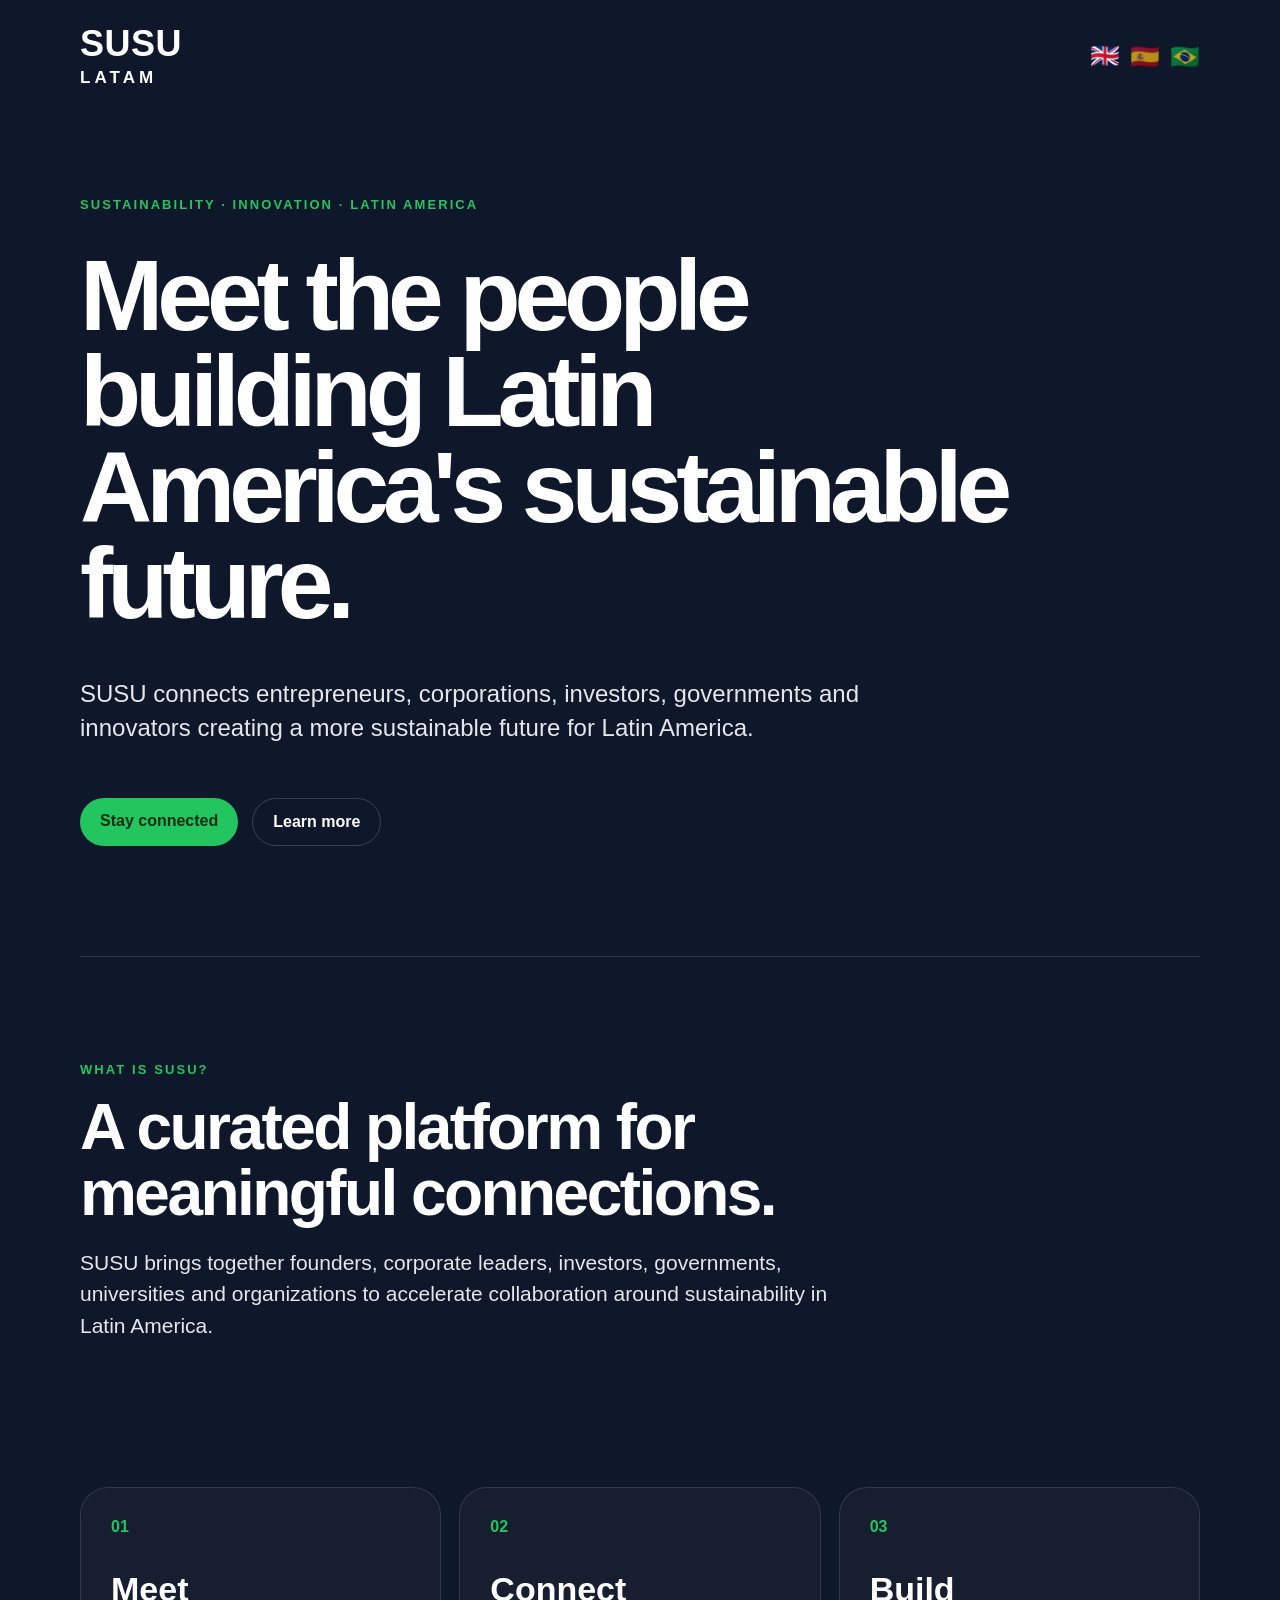
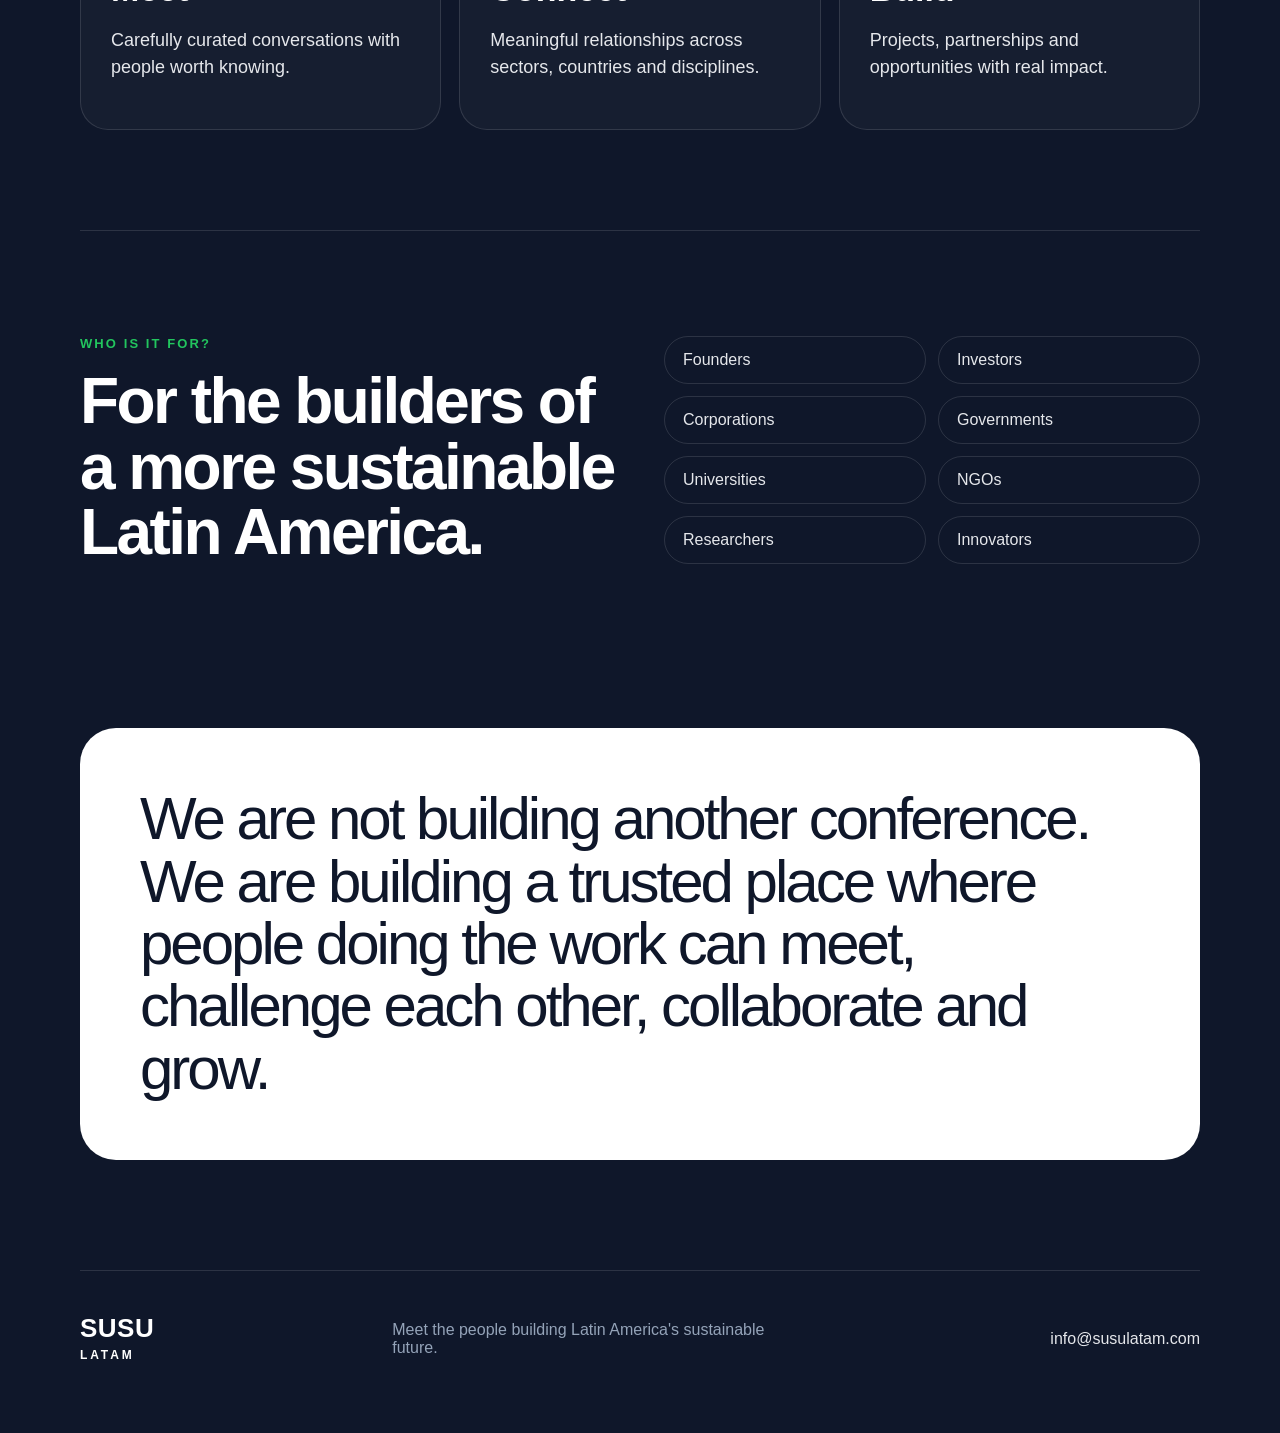
==== en/index.html @ 0df5b6ac "Add files via upload" ====
<!doctype html>
<html lang="en">
<head>
  <meta charset="utf-8"><meta name="viewport" content="width=device-width, initial-scale=1">
  <title>SUSU LATAM</title>
  <meta name="description" content="SUSU connects entrepreneurs, corporations, investors, governments and innovators creating a more sustainable future for Latin America.">
  <meta property="og:title" content="SUSU LATAM">
  <meta property="og:description" content="SUSU connects entrepreneurs, corporations, investors, governments and innovators creating a more sustainable future for Latin America.">
  <meta property="og:type" content="website">
  <meta property="og:image" content="../assets/og-image.svg">
  <link rel="icon" href="../assets/favicon.svg" type="image/svg+xml">
  <link rel="stylesheet" href="../style.css">
</head>
<body>
<header class="nav">
  <a class="logo" href="../"><span>SUSU</span><small>LATAM</small></a>
  <nav class="lang"><a class="active" href="../en/" aria-label="en">🇬🇧</a><a class="" href="../es/" aria-label="es">🇪🇸</a><a class="" href="../pt/" aria-label="pt">🇧🇷</a></nav>
</header>
<main>
<section class="hero">
  <p class="eyebrow">Sustainability · Innovation · Latin America</p>
  <h1>Meet the people building Latin America's sustainable future.</h1>
  <p class="subtitle">SUSU connects entrepreneurs, corporations, investors, governments and innovators creating a more sustainable future for Latin America.</p>
  <div class="cta-row"><a class="button" href="mailto:info@susulatam.com">Stay connected</a><a class="button secondary" href="#about">Learn more</a></div>
</section>
<section id="about" class="section">
  <div class="section-label">What is SUSU?</div>
  <h2>A curated platform for meaningful connections.</h2>
  <p>SUSU brings together founders, corporate leaders, investors, governments, universities and organizations to accelerate collaboration around sustainability in Latin America.</p>
</section>
<section class="cards"><article><span>01</span><h3>Meet</h3><p>Carefully curated conversations with people worth knowing.</p></article><article><span>02</span><h3>Connect</h3><p>Meaningful relationships across sectors, countries and disciplines.</p></article><article><span>03</span><h3>Build</h3><p>Projects, partnerships and opportunities with real impact.</p></article></section>
<section class="section split">
  <div><div class="section-label">Who is it for?</div><h2>For the builders of a more sustainable Latin America.</h2></div>
  <ul class="audience"><li>Founders</li><li>Investors</li><li>Corporations</li><li>Governments</li><li>Universities</li><li>NGOs</li><li>Researchers</li><li>Innovators</li></ul>
</section>
<section class="manifesto"><p>We are not building another conference. We are building a trusted place where people doing the work can meet, challenge each other, collaborate and grow.</p></section>
</main>
<footer>
  <div class="logo footer"><span>SUSU</span><small>LATAM</small></div>
  <p>Meet the people building Latin America's sustainable future.</p>
  <a href="mailto:info@susulatam.com">info@susulatam.com</a>
</footer>
</body>
</html>
---- style.css ----
:root{
  --navy:#0F172A; --white:#FFFFFF; --green:#22C55E; --gray:#E5E7EB; --muted:#94A3B8;
}
*{box-sizing:border-box}
html{scroll-behavior:smooth}
body{margin:0;font-family:Inter,Arial,sans-serif;background:var(--navy);color:var(--white)}
a{text-decoration:none;color:inherit}
.nav{width:min(1120px,92%);margin:0 auto;padding:28px 0;display:flex;align-items:center;justify-content:space-between;gap:20px}
.logo{line-height:.9;font-weight:900;letter-spacing:.03em;color:#fff}
.logo span{display:block;font-size:36px}
.logo small{display:block;font-size:17px;margin-top:10px;letter-spacing:.24em}
.logo.footer span{font-size:26px}.logo.footer small{font-size:12px}
.lang{display:flex;gap:10px;align-items:center}
.lang a{font-size:24px;opacity:.72;filter:saturate(.9)}
.lang a:hover,.lang a.active{opacity:1;transform:translateY(-1px)}
main{width:min(1120px,92%);margin:0 auto}
.hero{min-height:76vh;display:flex;flex-direction:column;justify-content:center;padding:70px 0 110px}
.eyebrow,.section-label{color:var(--green);text-transform:uppercase;letter-spacing:.16em;font-size:13px;font-weight:800}
h1{font-family:Montserrat,Inter,Arial,sans-serif;font-size:clamp(44px,8vw,100px);line-height:.96;letter-spacing:-.06em;max-width:990px;margin:22px 0}
.subtitle{max-width:800px;color:var(--gray);font-size:clamp(18px,2vw,24px);line-height:1.45}
.cta-row{display:flex;gap:14px;margin-top:28px;flex-wrap:wrap}
.button{background:var(--green);color:#052e16;padding:14px 20px;border-radius:999px;font-weight:900}
.button.secondary{background:transparent;color:var(--white);border:1px solid rgba(255,255,255,.18)}
.section{padding:105px 0;border-top:1px solid rgba(255,255,255,.12)}
.section h2{font-family:Montserrat,Inter,Arial,sans-serif;font-size:clamp(34px,5vw,64px);line-height:1.02;letter-spacing:-.04em;max-width:850px;margin:18px 0}
.section p{color:var(--gray);max-width:760px;font-size:21px;line-height:1.5}
.cards{display:grid;grid-template-columns:repeat(3,1fr);gap:18px;padding:20px 0 100px}
.cards article{border:1px solid rgba(255,255,255,.12);border-radius:28px;padding:30px;background:rgba(255,255,255,.03)}
.cards span{color:var(--green);font-weight:900}
.cards h3{font-family:Montserrat,Inter,Arial,sans-serif;font-size:34px;margin:34px 0 10px}
.cards p{color:var(--gray);font-size:18px;line-height:1.5}
.split{display:grid;grid-template-columns:1fr 1fr;gap:48px;align-items:start}
.audience{display:grid;grid-template-columns:1fr 1fr;gap:12px;list-style:none;padding:0;margin:0}
.audience li{border:1px solid rgba(255,255,255,.12);border-radius:999px;padding:14px 18px;color:var(--gray)}
.manifesto{margin:40px 0 110px;padding:60px;border-radius:36px;background:var(--white);color:var(--navy)}
.manifesto p{font-family:Montserrat,Inter,Arial,sans-serif;font-size:clamp(30px,5vw,60px);line-height:1.04;letter-spacing:-.05em;margin:0}
footer{width:min(1120px,92%);margin:0 auto;border-top:1px solid rgba(255,255,255,.12);padding:34px 0 60px;display:flex;align-items:center;justify-content:space-between;gap:20px;color:var(--muted)}
footer p{max-width:420px}footer a{color:var(--gray)}footer a:hover{color:var(--green)}
.language-home{min-height:100vh;display:flex;align-items:center;justify-content:center;padding:40px}
.language-box{width:min(920px,92%)}
.language-box h1{font-size:clamp(50px,10vw,124px);margin:38px 0 20px}
.language-box p{color:var(--gray);font-size:22px;max-width:650px}
.language-options{display:flex;gap:14px;flex-wrap:wrap;margin-top:34px}
.language-options a{border:1px solid rgba(255,255,255,.16);border-radius:999px;padding:15px 20px;font-weight:800}
.language-options a:hover{border-color:var(--green);color:var(--green)}
@media(max-width:800px){
  .cards,.split{grid-template-columns:1fr}
  .hero{min-height:auto;padding:70px 0 90px}
  .manifesto{padding:34px}
  footer{flex-direction:column;align-items:flex-start}
  .nav{align-items:flex-start}
  .audience{grid-template-columns:1fr}
}
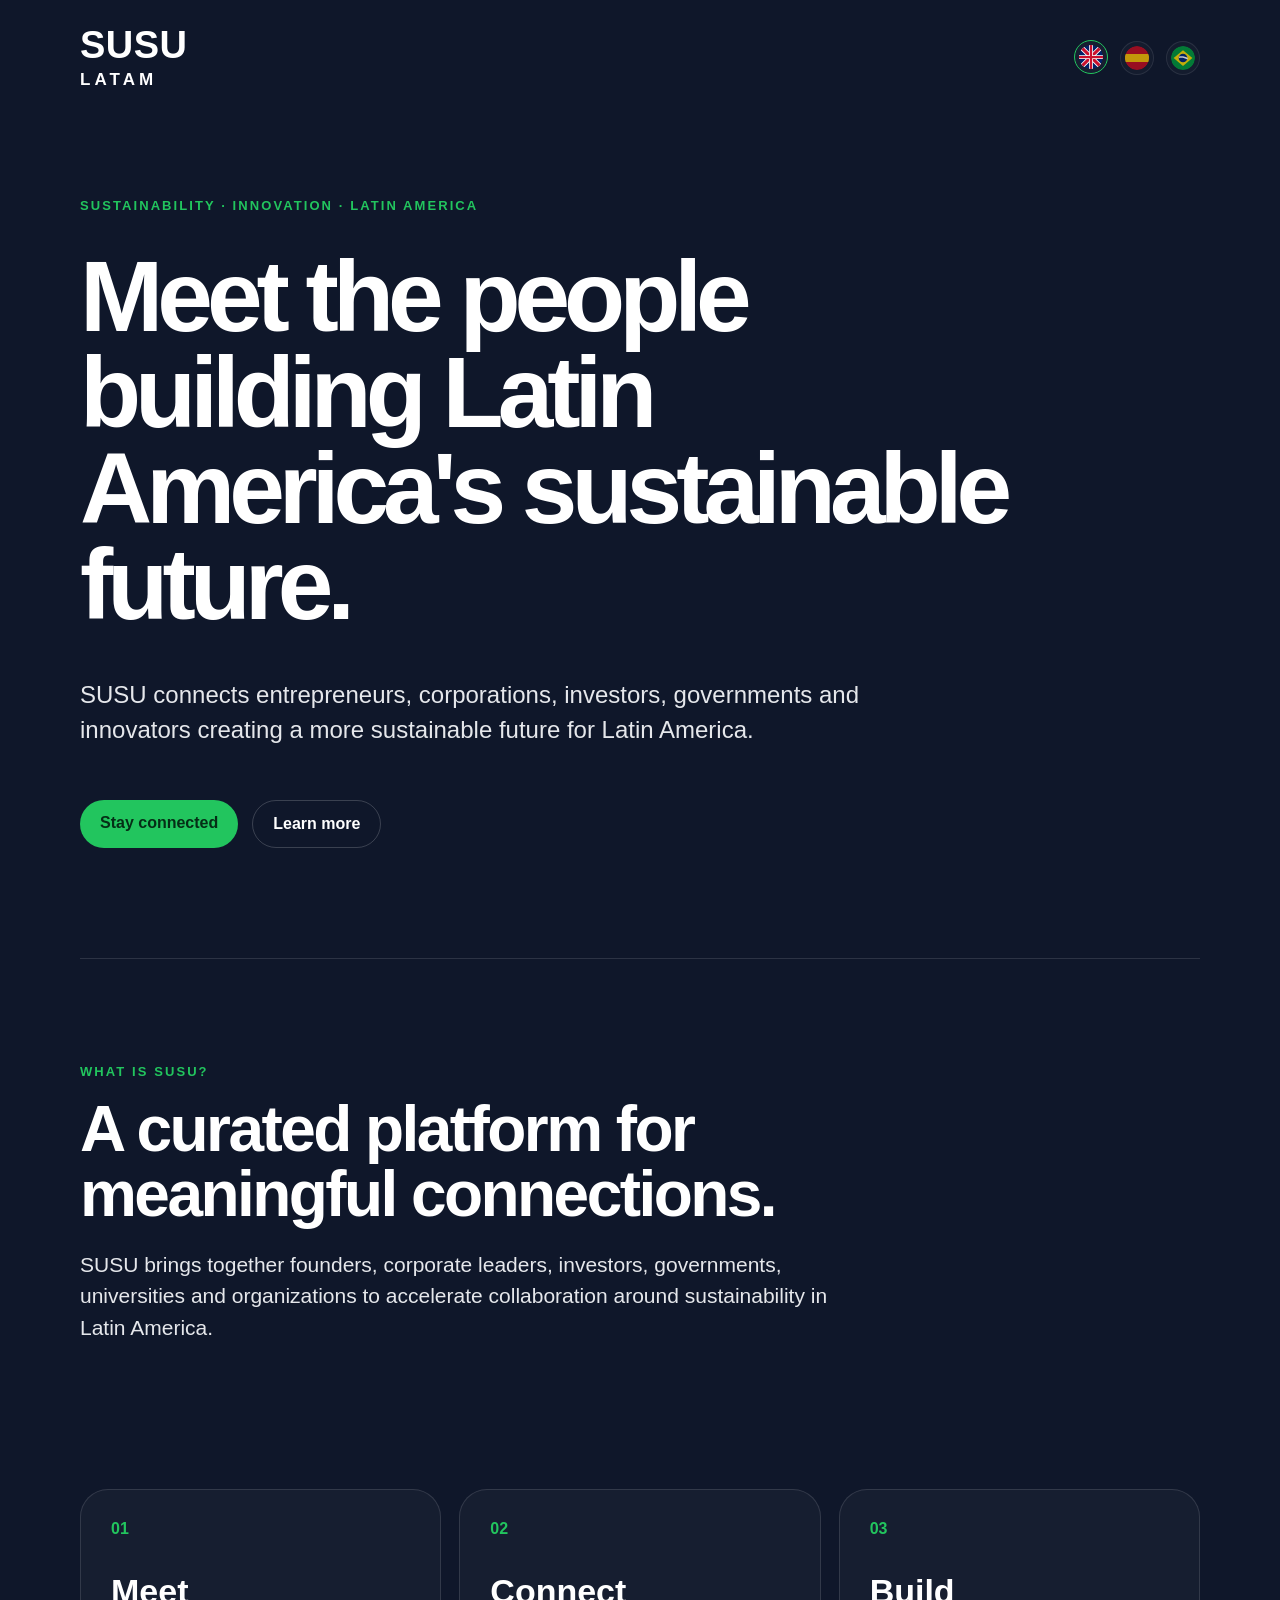
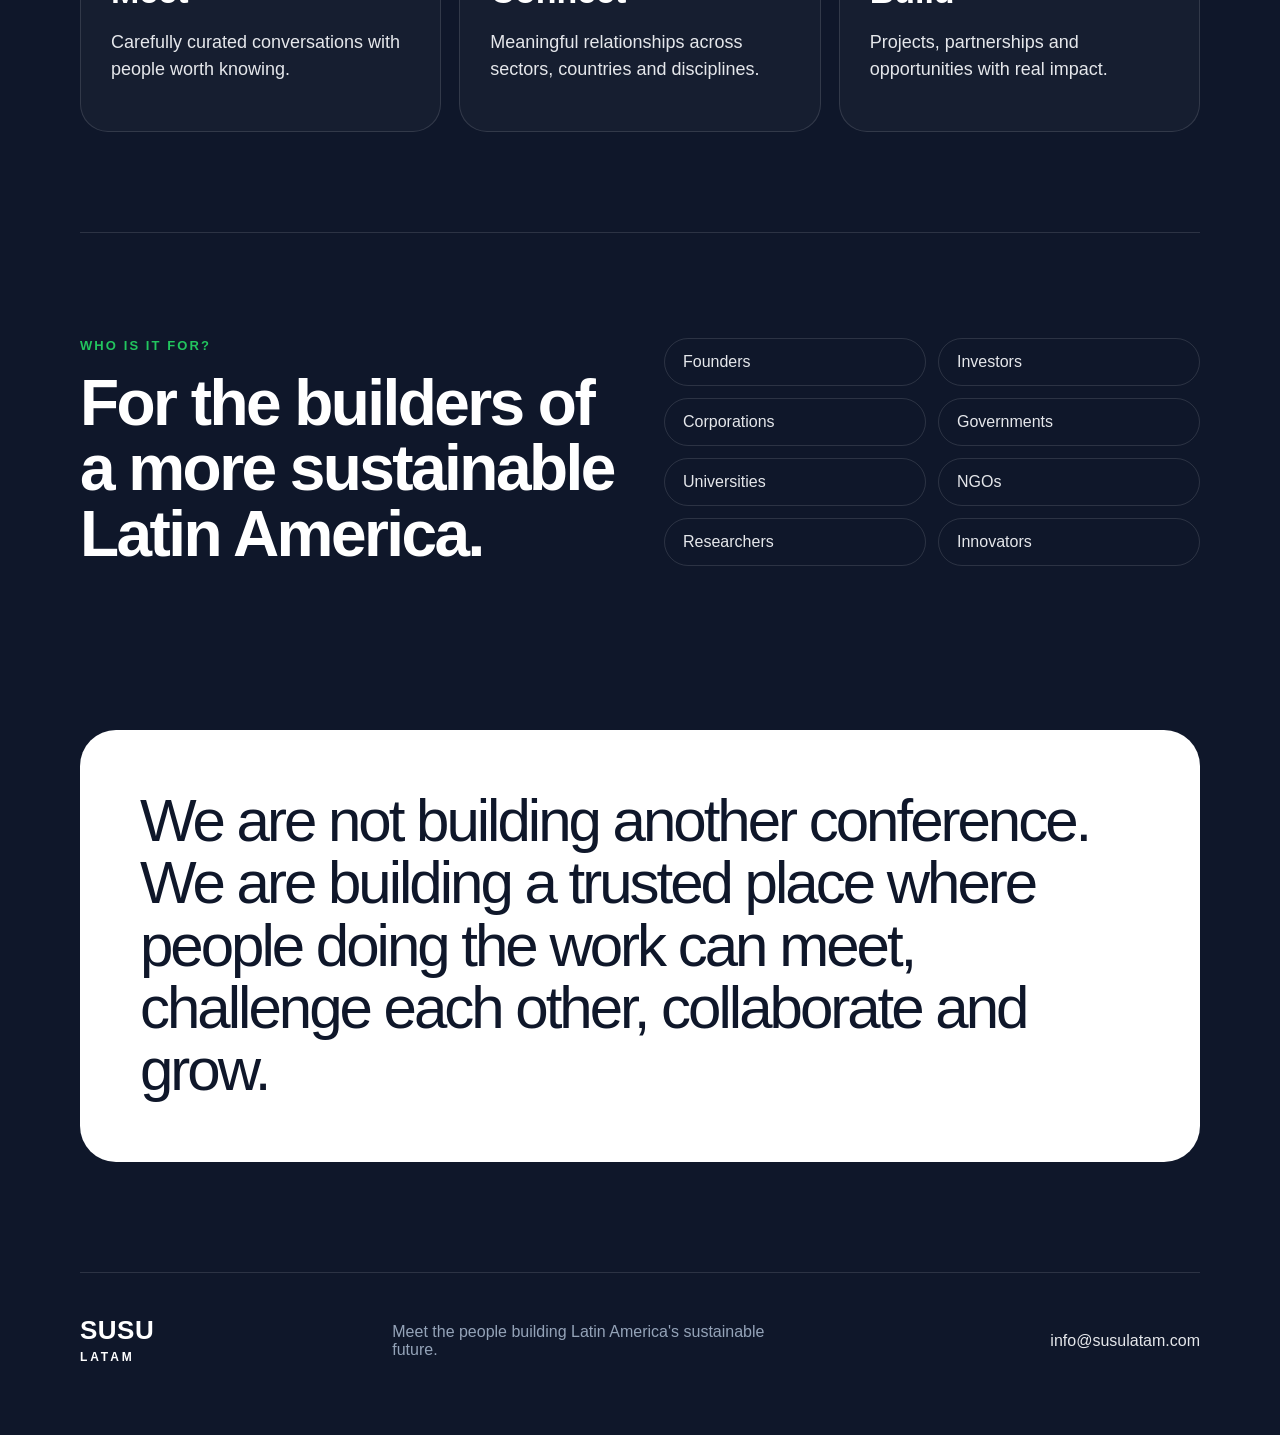
==== commit 28c741bb: "Add files via upload" ====
--- a/en/index.html
+++ b/en/index.html
@@ -13,8 +13,8 @@
 </head>
 <body>
 <header class="nav">
-  <a class="logo" href="../"><span>SUSU</span><small>LATAM</small></a>
-  <nav class="lang"><a class="active" href="../en/" aria-label="en">🇬🇧</a><a class="" href="../es/" aria-label="es">🇪🇸</a><a class="" href="../pt/" aria-label="pt">🇧🇷</a></nav>
+  <a class="logo-mark" href="../"><span>SUSU</span><small>LATAM</small></a>
+  <nav class="lang"><a class="active" href="../en/" aria-label="English"><img src="../assets/flags/gb.svg" alt="English"></a><a class="" href="../es/" aria-label="Español"><img src="../assets/flags/es.svg" alt="Español"></a><a class="" href="../pt/" aria-label="Português"><img src="../assets/flags/br.svg" alt="Português"></a></nav>
 </header>
 <main>
 <section class="hero">
@@ -36,7 +36,7 @@
 <section class="manifesto"><p>We are not building another conference. We are building a trusted place where people doing the work can meet, challenge each other, collaborate and grow.</p></section>
 </main>
 <footer>
-  <div class="logo footer"><span>SUSU</span><small>LATAM</small></div>
+  <div class="logo-mark footer"><span>SUSU</span><small>LATAM</small></div>
   <p>Meet the people building Latin America's sustainable future.</p>
   <a href="mailto:info@susulatam.com">info@susulatam.com</a>
 </footer>
--- a/style.css
+++ b/style.css
@@ -1,48 +1,251 @@
 :root{
-  --navy:#0F172A; --white:#FFFFFF; --green:#22C55E; --gray:#E5E7EB; --muted:#94A3B8;
+  --navy:#0F172A;
+  --white:#FFFFFF;
+  --green:#22C55E;
+  --gray:#E5E7EB;
+  --muted:#94A3B8;
 }
 *{box-sizing:border-box}
 html{scroll-behavior:smooth}
-body{margin:0;font-family:Inter,Arial,sans-serif;background:var(--navy);color:var(--white)}
+body{
+  margin:0;
+  font-family:Inter,Arial,sans-serif;
+  background:var(--navy);
+  color:var(--white);
+}
 a{text-decoration:none;color:inherit}
-.nav{width:min(1120px,92%);margin:0 auto;padding:28px 0;display:flex;align-items:center;justify-content:space-between;gap:20px}
-.logo{line-height:.9;font-weight:900;letter-spacing:.03em;color:#fff}
-.logo span{display:block;font-size:36px}
-.logo small{display:block;font-size:17px;margin-top:10px;letter-spacing:.24em}
-.logo.footer span{font-size:26px}.logo.footer small{font-size:12px}
-.lang{display:flex;gap:10px;align-items:center}
-.lang a{font-size:24px;opacity:.72;filter:saturate(.9)}
-.lang a:hover,.lang a.active{opacity:1;transform:translateY(-1px)}
+.nav{
+  width:min(1120px,92%);
+  margin:0 auto;
+  padding:28px 0;
+  display:flex;
+  align-items:center;
+  justify-content:space-between;
+  gap:20px;
+}
+.logo-mark{
+  color:#fff;
+  line-height:.9;
+  font-weight:900;
+  letter-spacing:.03em;
+  display:inline-block;
+}
+.logo-mark span{
+  display:block;
+  font-size:38px;
+}
+.logo-mark small{
+  display:block;
+  font-size:17px;
+  margin-top:10px;
+  letter-spacing:.24em;
+}
+.logo-mark.footer span{font-size:26px}
+.logo-mark.footer small{font-size:12px}
+.lang{
+  display:flex;
+  gap:12px;
+  align-items:center;
+}
+.lang a{
+  display:inline-flex;
+  width:34px;
+  height:34px;
+  border-radius:999px;
+  align-items:center;
+  justify-content:center;
+  border:1px solid rgba(255,255,255,.12);
+  background:rgba(255,255,255,.03);
+  opacity:.75;
+}
+.lang a:hover,.lang a.active{
+  opacity:1;
+  border-color:var(--green);
+  transform:translateY(-1px);
+}
+.lang img{
+  width:24px;
+  height:24px;
+  border-radius:999px;
+  object-fit:cover;
+}
 main{width:min(1120px,92%);margin:0 auto}
-.hero{min-height:76vh;display:flex;flex-direction:column;justify-content:center;padding:70px 0 110px}
-.eyebrow,.section-label{color:var(--green);text-transform:uppercase;letter-spacing:.16em;font-size:13px;font-weight:800}
-h1{font-family:Montserrat,Inter,Arial,sans-serif;font-size:clamp(44px,8vw,100px);line-height:.96;letter-spacing:-.06em;max-width:990px;margin:22px 0}
-.subtitle{max-width:800px;color:var(--gray);font-size:clamp(18px,2vw,24px);line-height:1.45}
-.cta-row{display:flex;gap:14px;margin-top:28px;flex-wrap:wrap}
-.button{background:var(--green);color:#052e16;padding:14px 20px;border-radius:999px;font-weight:900}
-.button.secondary{background:transparent;color:var(--white);border:1px solid rgba(255,255,255,.18)}
-.section{padding:105px 0;border-top:1px solid rgba(255,255,255,.12)}
-.section h2{font-family:Montserrat,Inter,Arial,sans-serif;font-size:clamp(34px,5vw,64px);line-height:1.02;letter-spacing:-.04em;max-width:850px;margin:18px 0}
-.section p{color:var(--gray);max-width:760px;font-size:21px;line-height:1.5}
-.cards{display:grid;grid-template-columns:repeat(3,1fr);gap:18px;padding:20px 0 100px}
-.cards article{border:1px solid rgba(255,255,255,.12);border-radius:28px;padding:30px;background:rgba(255,255,255,.03)}
+.hero{
+  min-height:76vh;
+  display:flex;
+  flex-direction:column;
+  justify-content:center;
+  padding:70px 0 110px;
+}
+.eyebrow,.section-label{
+  color:var(--green);
+  text-transform:uppercase;
+  letter-spacing:.16em;
+  font-size:13px;
+  font-weight:800;
+}
+h1{
+  font-family:Montserrat,Inter,Arial,sans-serif;
+  font-size:clamp(44px,8vw,100px);
+  line-height:.96;
+  letter-spacing:-.06em;
+  max-width:990px;
+  margin:22px 0;
+}
+.subtitle{
+  max-width:800px;
+  color:var(--gray);
+  font-size:clamp(18px,2vw,24px);
+  line-height:1.45;
+}
+.cta-row{
+  display:flex;
+  gap:14px;
+  margin-top:28px;
+  flex-wrap:wrap;
+}
+.button{
+  background:var(--green);
+  color:#052e16;
+  padding:14px 20px;
+  border-radius:999px;
+  font-weight:900;
+}
+.button.secondary{
+  background:transparent;
+  color:var(--white);
+  border:1px solid rgba(255,255,255,.18);
+}
+.section{
+  padding:105px 0;
+  border-top:1px solid rgba(255,255,255,.12);
+}
+.section h2{
+  font-family:Montserrat,Inter,Arial,sans-serif;
+  font-size:clamp(34px,5vw,64px);
+  line-height:1.02;
+  letter-spacing:-.04em;
+  max-width:850px;
+  margin:18px 0;
+}
+.section p{
+  color:var(--gray);
+  max-width:760px;
+  font-size:21px;
+  line-height:1.5;
+}
+.cards{
+  display:grid;
+  grid-template-columns:repeat(3,1fr);
+  gap:18px;
+  padding:20px 0 100px;
+}
+.cards article{
+  border:1px solid rgba(255,255,255,.12);
+  border-radius:28px;
+  padding:30px;
+  background:rgba(255,255,255,.03);
+}
 .cards span{color:var(--green);font-weight:900}
-.cards h3{font-family:Montserrat,Inter,Arial,sans-serif;font-size:34px;margin:34px 0 10px}
-.cards p{color:var(--gray);font-size:18px;line-height:1.5}
-.split{display:grid;grid-template-columns:1fr 1fr;gap:48px;align-items:start}
-.audience{display:grid;grid-template-columns:1fr 1fr;gap:12px;list-style:none;padding:0;margin:0}
-.audience li{border:1px solid rgba(255,255,255,.12);border-radius:999px;padding:14px 18px;color:var(--gray)}
-.manifesto{margin:40px 0 110px;padding:60px;border-radius:36px;background:var(--white);color:var(--navy)}
-.manifesto p{font-family:Montserrat,Inter,Arial,sans-serif;font-size:clamp(30px,5vw,60px);line-height:1.04;letter-spacing:-.05em;margin:0}
-footer{width:min(1120px,92%);margin:0 auto;border-top:1px solid rgba(255,255,255,.12);padding:34px 0 60px;display:flex;align-items:center;justify-content:space-between;gap:20px;color:var(--muted)}
-footer p{max-width:420px}footer a{color:var(--gray)}footer a:hover{color:var(--green)}
-.language-home{min-height:100vh;display:flex;align-items:center;justify-content:center;padding:40px}
+.cards h3{
+  font-family:Montserrat,Inter,Arial,sans-serif;
+  font-size:34px;
+  margin:34px 0 10px;
+}
+.cards p{
+  color:var(--gray);
+  font-size:18px;
+  line-height:1.5;
+}
+.split{
+  display:grid;
+  grid-template-columns:1fr 1fr;
+  gap:48px;
+  align-items:start;
+}
+.audience{
+  display:grid;
+  grid-template-columns:1fr 1fr;
+  gap:12px;
+  list-style:none;
+  padding:0;
+  margin:0;
+}
+.audience li{
+  border:1px solid rgba(255,255,255,.12);
+  border-radius:999px;
+  padding:14px 18px;
+  color:var(--gray);
+}
+.manifesto{
+  margin:40px 0 110px;
+  padding:60px;
+  border-radius:36px;
+  background:var(--white);
+  color:var(--navy);
+}
+.manifesto p{
+  font-family:Montserrat,Inter,Arial,sans-serif;
+  font-size:clamp(30px,5vw,60px);
+  line-height:1.04;
+  letter-spacing:-.05em;
+  margin:0;
+}
+footer{
+  width:min(1120px,92%);
+  margin:0 auto;
+  border-top:1px solid rgba(255,255,255,.12);
+  padding:34px 0 60px;
+  display:flex;
+  align-items:center;
+  justify-content:space-between;
+  gap:20px;
+  color:var(--muted);
+}
+footer p{max-width:420px}
+footer a{color:var(--gray)}
+footer a:hover{color:var(--green)}
+.language-home{
+  min-height:100vh;
+  display:flex;
+  align-items:center;
+  justify-content:center;
+  padding:40px;
+}
 .language-box{width:min(920px,92%)}
-.language-box h1{font-size:clamp(50px,10vw,124px);margin:38px 0 20px}
-.language-box p{color:var(--gray);font-size:22px;max-width:650px}
-.language-options{display:flex;gap:14px;flex-wrap:wrap;margin-top:34px}
-.language-options a{border:1px solid rgba(255,255,255,.16);border-radius:999px;padding:15px 20px;font-weight:800}
-.language-options a:hover{border-color:var(--green);color:var(--green)}
+.language-box h1{
+  font-size:clamp(50px,10vw,124px);
+  margin:38px 0 20px;
+}
+.language-box p{
+  color:var(--gray);
+  font-size:22px;
+  max-width:650px;
+}
+.language-options{
+  display:flex;
+  gap:14px;
+  flex-wrap:wrap;
+  margin-top:34px;
+}
+.language-options a{
+  border:1px solid rgba(255,255,255,.16);
+  border-radius:999px;
+  padding:15px 20px;
+  font-weight:800;
+  display:flex;
+  align-items:center;
+  gap:10px;
+}
+.language-options img{
+  width:24px;
+  height:24px;
+  border-radius:999px;
+}
+.language-options a:hover{
+  border-color:var(--green);
+  color:var(--green);
+}
 @media(max-width:800px){
   .cards,.split{grid-template-columns:1fr}
   .hero{min-height:auto;padding:70px 0 90px}
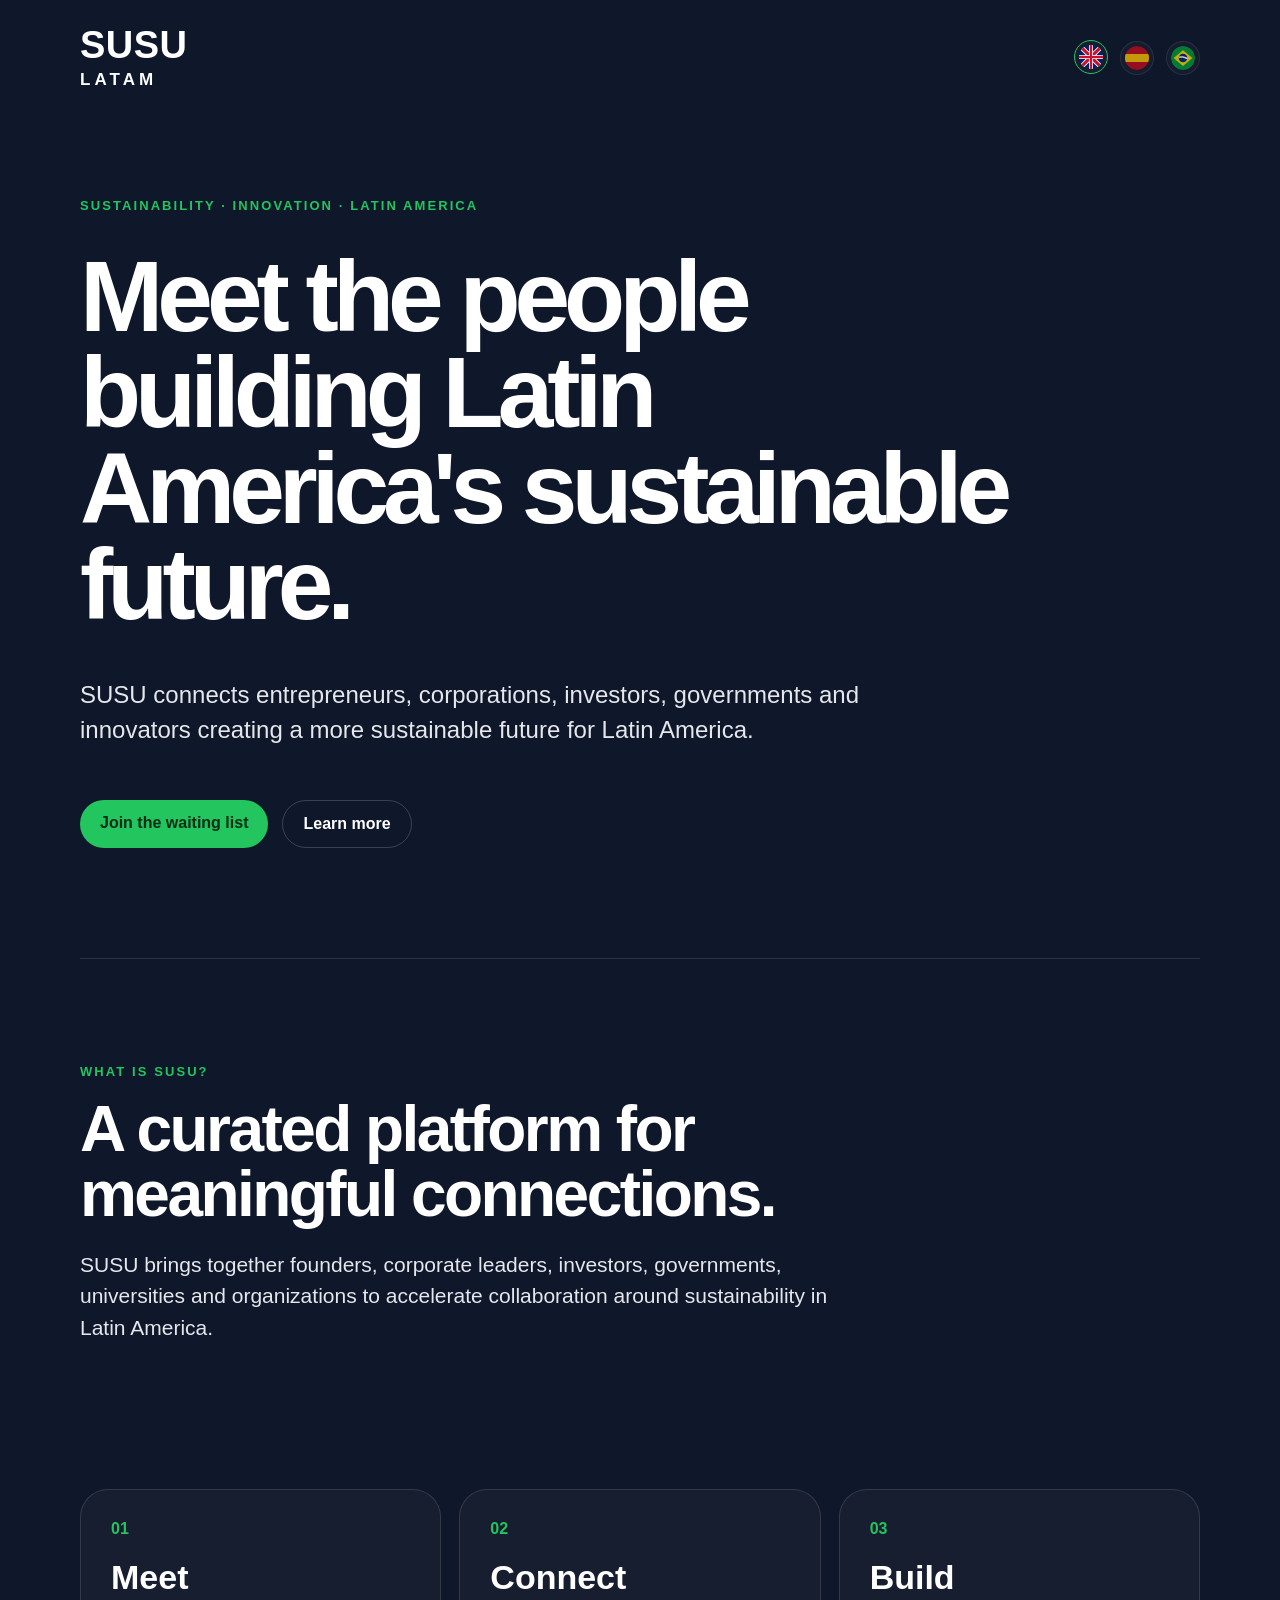
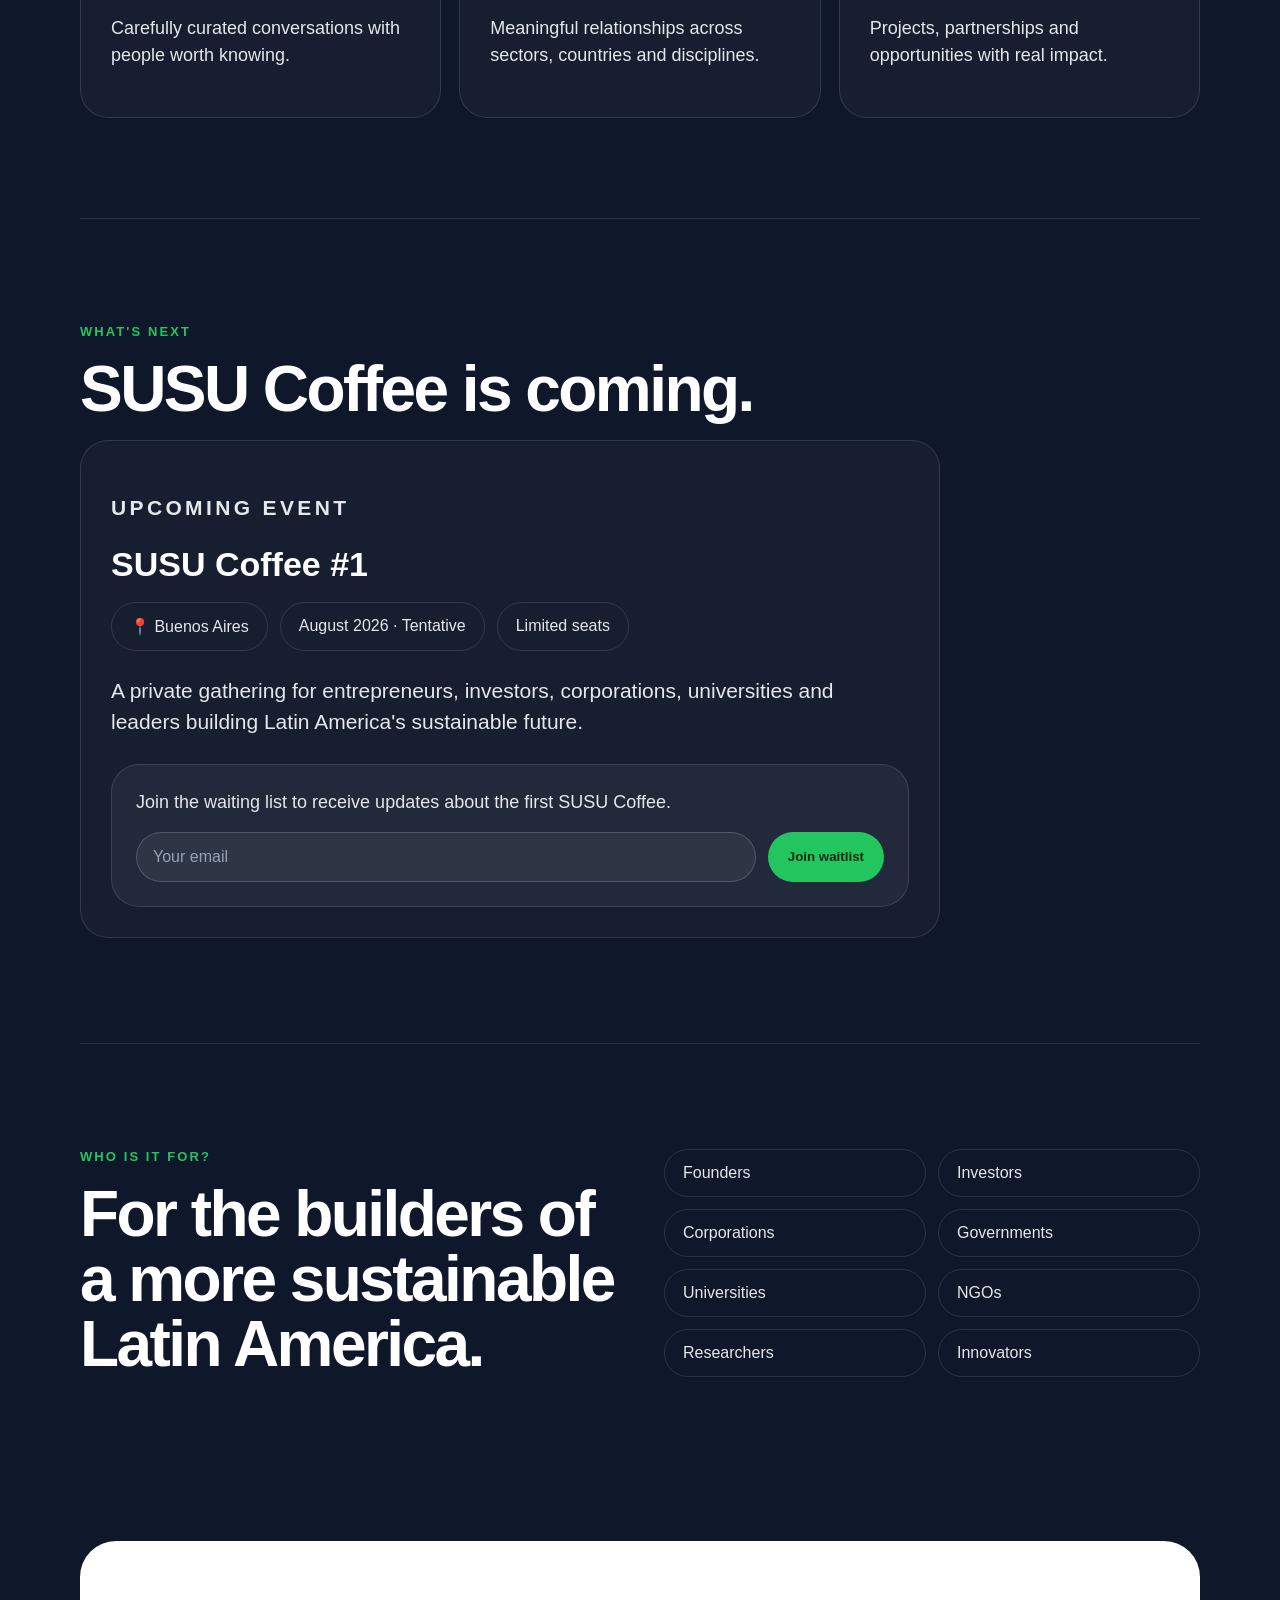
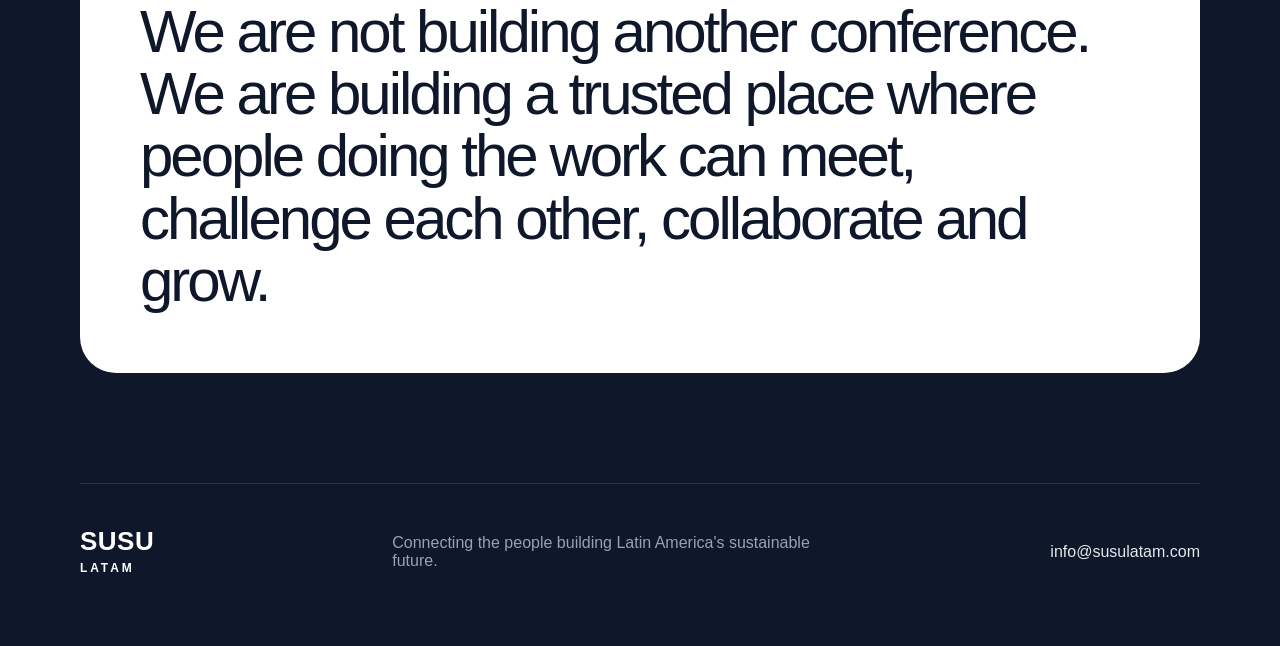
==== commit b82fb0bb: "Add files via upload" ====
--- a/en/index.html
+++ b/en/index.html
@@ -1,44 +1 @@
-<!doctype html>
-<html lang="en">
-<head>
-  <meta charset="utf-8"><meta name="viewport" content="width=device-width, initial-scale=1">
-  <title>SUSU LATAM</title>
-  <meta name="description" content="SUSU connects entrepreneurs, corporations, investors, governments and innovators creating a more sustainable future for Latin America.">
-  <meta property="og:title" content="SUSU LATAM">
-  <meta property="og:description" content="SUSU connects entrepreneurs, corporations, investors, governments and innovators creating a more sustainable future for Latin America.">
-  <meta property="og:type" content="website">
-  <meta property="og:image" content="../assets/og-image.svg">
-  <link rel="icon" href="../assets/favicon.svg" type="image/svg+xml">
-  <link rel="stylesheet" href="../style.css">
-</head>
-<body>
-<header class="nav">
-  <a class="logo-mark" href="../"><span>SUSU</span><small>LATAM</small></a>
-  <nav class="lang"><a class="active" href="../en/" aria-label="English"><img src="../assets/flags/gb.svg" alt="English"></a><a class="" href="../es/" aria-label="Español"><img src="../assets/flags/es.svg" alt="Español"></a><a class="" href="../pt/" aria-label="Português"><img src="../assets/flags/br.svg" alt="Português"></a></nav>
-</header>
-<main>
-<section class="hero">
-  <p class="eyebrow">Sustainability · Innovation · Latin America</p>
-  <h1>Meet the people building Latin America's sustainable future.</h1>
-  <p class="subtitle">SUSU connects entrepreneurs, corporations, investors, governments and innovators creating a more sustainable future for Latin America.</p>
-  <div class="cta-row"><a class="button" href="mailto:info@susulatam.com">Stay connected</a><a class="button secondary" href="#about">Learn more</a></div>
-</section>
-<section id="about" class="section">
-  <div class="section-label">What is SUSU?</div>
-  <h2>A curated platform for meaningful connections.</h2>
-  <p>SUSU brings together founders, corporate leaders, investors, governments, universities and organizations to accelerate collaboration around sustainability in Latin America.</p>
-</section>
-<section class="cards"><article><span>01</span><h3>Meet</h3><p>Carefully curated conversations with people worth knowing.</p></article><article><span>02</span><h3>Connect</h3><p>Meaningful relationships across sectors, countries and disciplines.</p></article><article><span>03</span><h3>Build</h3><p>Projects, partnerships and opportunities with real impact.</p></article></section>
-<section class="section split">
-  <div><div class="section-label">Who is it for?</div><h2>For the builders of a more sustainable Latin America.</h2></div>
-  <ul class="audience"><li>Founders</li><li>Investors</li><li>Corporations</li><li>Governments</li><li>Universities</li><li>NGOs</li><li>Researchers</li><li>Innovators</li></ul>
-</section>
-<section class="manifesto"><p>We are not building another conference. We are building a trusted place where people doing the work can meet, challenge each other, collaborate and grow.</p></section>
-</main>
-<footer>
-  <div class="logo-mark footer"><span>SUSU</span><small>LATAM</small></div>
-  <p>Meet the people building Latin America's sustainable future.</p>
-  <a href="mailto:info@susulatam.com">info@susulatam.com</a>
-</footer>
-</body>
-</html>+<!doctype html><html lang="en"><head><meta charset="utf-8"><meta name="viewport" content="width=device-width, initial-scale=1"><title>SUSU LATAM</title><meta name="description" content="SUSU connects entrepreneurs, corporations, investors, governments and innovators creating a more sustainable future for Latin America."><meta property="og:title" content="SUSU LATAM"><meta property="og:description" content="SUSU connects entrepreneurs, corporations, investors, governments and innovators creating a more sustainable future for Latin America."><meta property="og:type" content="website"><meta property="og:image" content="../assets/og-image.svg"><link rel="icon" href="../assets/favicon.svg" type="image/svg+xml"><link rel="stylesheet" href="../style.css"></head><body><header class="nav"><a class="logo-mark" href="../"><span>SUSU</span><small>LATAM</small></a><nav class="lang"><a class="active" href="../en/"><img src="../assets/flags/gb.svg" alt="English"></a><a class="" href="../es/"><img src="../assets/flags/es.svg" alt="Español"></a><a class="" href="../pt/"><img src="../assets/flags/br.svg" alt="Português"></a></nav></header><main><section class="hero"><p class="eyebrow">Sustainability · Innovation · Latin America</p><h1>Meet the people building Latin America's sustainable future.</h1><p class="subtitle">SUSU connects entrepreneurs, corporations, investors, governments and innovators creating a more sustainable future for Latin America.</p><div class="cta-row"><a class="button" href="#waitlist">Join the waiting list</a><a class="button secondary" href="#about">Learn more</a></div></section><section id="about" class="section"><div class="section-label">What is SUSU?</div><h2>A curated platform for meaningful connections.</h2><p>SUSU brings together founders, corporate leaders, investors, governments, universities and organizations to accelerate collaboration around sustainability in Latin America.</p></section><section class="cards"><article><span>01</span><h3>Meet</h3><p>Carefully curated conversations with people worth knowing.</p></article><article><span>02</span><h3>Connect</h3><p>Meaningful relationships across sectors, countries and disciplines.</p></article><article><span>03</span><h3>Build</h3><p>Projects, partnerships and opportunities with real impact.</p></article></section><section id="events" class="section"><div class="section-label">What's next</div><h2>SUSU Coffee is coming.</h2><div class="event-card"><p class="eyebrow">Upcoming event</p><h3>SUSU Coffee #1</h3><div class="event-meta"><span>📍 Buenos Aires</span><span>August 2026 · Tentative</span><span>Limited seats</span></div><p>A private gathering for entrepreneurs, investors, corporations, universities and leaders building Latin America's sustainable future.</p><div id="waitlist" class="waitlist-box"><p>Join the waiting list to receive updates about the first SUSU Coffee.</p><form class="waitlist-form" action="https://forms.gle/YQpwiHDhgTH37HHL8" method="get" target="_blank"><input type="email" placeholder="Your email" aria-label="Email"><button class="button" type="submit">Join waitlist</button></form></div></div></section><section class="section split"><div><div class="section-label">Who is it for?</div><h2>For the builders of a more sustainable Latin America.</h2></div><ul class="audience"><li>Founders</li><li>Investors</li><li>Corporations</li><li>Governments</li><li>Universities</li><li>NGOs</li><li>Researchers</li><li>Innovators</li></ul></section><section class="manifesto"><p>We are not building another conference. We are building a trusted place where people doing the work can meet, challenge each other, collaborate and grow.</p></section></main><footer><div class="logo-mark footer"><span>SUSU</span><small>LATAM</small></div><p>Connecting the people building Latin America's sustainable future.</p><a href="mailto:info@susulatam.com">info@susulatam.com</a></footer></body></html>
--- a/style.css
+++ b/style.css
@@ -1,256 +1,19 @@
-:root{
-  --navy:#0F172A;
-  --white:#FFFFFF;
-  --green:#22C55E;
-  --gray:#E5E7EB;
-  --muted:#94A3B8;
-}
-*{box-sizing:border-box}
-html{scroll-behavior:smooth}
-body{
-  margin:0;
-  font-family:Inter,Arial,sans-serif;
-  background:var(--navy);
-  color:var(--white);
-}
-a{text-decoration:none;color:inherit}
-.nav{
-  width:min(1120px,92%);
-  margin:0 auto;
-  padding:28px 0;
-  display:flex;
-  align-items:center;
-  justify-content:space-between;
-  gap:20px;
-}
-.logo-mark{
-  color:#fff;
-  line-height:.9;
-  font-weight:900;
-  letter-spacing:.03em;
-  display:inline-block;
-}
-.logo-mark span{
-  display:block;
-  font-size:38px;
-}
-.logo-mark small{
-  display:block;
-  font-size:17px;
-  margin-top:10px;
-  letter-spacing:.24em;
-}
-.logo-mark.footer span{font-size:26px}
-.logo-mark.footer small{font-size:12px}
-.lang{
-  display:flex;
-  gap:12px;
-  align-items:center;
-}
-.lang a{
-  display:inline-flex;
-  width:34px;
-  height:34px;
-  border-radius:999px;
-  align-items:center;
-  justify-content:center;
-  border:1px solid rgba(255,255,255,.12);
-  background:rgba(255,255,255,.03);
-  opacity:.75;
-}
-.lang a:hover,.lang a.active{
-  opacity:1;
-  border-color:var(--green);
-  transform:translateY(-1px);
-}
-.lang img{
-  width:24px;
-  height:24px;
-  border-radius:999px;
-  object-fit:cover;
-}
-main{width:min(1120px,92%);margin:0 auto}
-.hero{
-  min-height:76vh;
-  display:flex;
-  flex-direction:column;
-  justify-content:center;
-  padding:70px 0 110px;
-}
-.eyebrow,.section-label{
-  color:var(--green);
-  text-transform:uppercase;
-  letter-spacing:.16em;
-  font-size:13px;
-  font-weight:800;
-}
-h1{
-  font-family:Montserrat,Inter,Arial,sans-serif;
-  font-size:clamp(44px,8vw,100px);
-  line-height:.96;
-  letter-spacing:-.06em;
-  max-width:990px;
-  margin:22px 0;
-}
-.subtitle{
-  max-width:800px;
-  color:var(--gray);
-  font-size:clamp(18px,2vw,24px);
-  line-height:1.45;
-}
-.cta-row{
-  display:flex;
-  gap:14px;
-  margin-top:28px;
-  flex-wrap:wrap;
-}
-.button{
-  background:var(--green);
-  color:#052e16;
-  padding:14px 20px;
-  border-radius:999px;
-  font-weight:900;
-}
-.button.secondary{
-  background:transparent;
-  color:var(--white);
-  border:1px solid rgba(255,255,255,.18);
-}
-.section{
-  padding:105px 0;
-  border-top:1px solid rgba(255,255,255,.12);
-}
-.section h2{
-  font-family:Montserrat,Inter,Arial,sans-serif;
-  font-size:clamp(34px,5vw,64px);
-  line-height:1.02;
-  letter-spacing:-.04em;
-  max-width:850px;
-  margin:18px 0;
-}
-.section p{
-  color:var(--gray);
-  max-width:760px;
-  font-size:21px;
-  line-height:1.5;
-}
-.cards{
-  display:grid;
-  grid-template-columns:repeat(3,1fr);
-  gap:18px;
-  padding:20px 0 100px;
-}
-.cards article{
-  border:1px solid rgba(255,255,255,.12);
-  border-radius:28px;
-  padding:30px;
-  background:rgba(255,255,255,.03);
-}
-.cards span{color:var(--green);font-weight:900}
-.cards h3{
-  font-family:Montserrat,Inter,Arial,sans-serif;
-  font-size:34px;
-  margin:34px 0 10px;
-}
-.cards p{
-  color:var(--gray);
-  font-size:18px;
-  line-height:1.5;
-}
-.split{
-  display:grid;
-  grid-template-columns:1fr 1fr;
-  gap:48px;
-  align-items:start;
-}
-.audience{
-  display:grid;
-  grid-template-columns:1fr 1fr;
-  gap:12px;
-  list-style:none;
-  padding:0;
-  margin:0;
-}
-.audience li{
-  border:1px solid rgba(255,255,255,.12);
-  border-radius:999px;
-  padding:14px 18px;
-  color:var(--gray);
-}
-.manifesto{
-  margin:40px 0 110px;
-  padding:60px;
-  border-radius:36px;
-  background:var(--white);
-  color:var(--navy);
-}
-.manifesto p{
-  font-family:Montserrat,Inter,Arial,sans-serif;
-  font-size:clamp(30px,5vw,60px);
-  line-height:1.04;
-  letter-spacing:-.05em;
-  margin:0;
-}
-footer{
-  width:min(1120px,92%);
-  margin:0 auto;
-  border-top:1px solid rgba(255,255,255,.12);
-  padding:34px 0 60px;
-  display:flex;
-  align-items:center;
-  justify-content:space-between;
-  gap:20px;
-  color:var(--muted);
-}
-footer p{max-width:420px}
-footer a{color:var(--gray)}
-footer a:hover{color:var(--green)}
-.language-home{
-  min-height:100vh;
-  display:flex;
-  align-items:center;
-  justify-content:center;
-  padding:40px;
-}
-.language-box{width:min(920px,92%)}
-.language-box h1{
-  font-size:clamp(50px,10vw,124px);
-  margin:38px 0 20px;
-}
-.language-box p{
-  color:var(--gray);
-  font-size:22px;
-  max-width:650px;
-}
-.language-options{
-  display:flex;
-  gap:14px;
-  flex-wrap:wrap;
-  margin-top:34px;
-}
-.language-options a{
-  border:1px solid rgba(255,255,255,.16);
-  border-radius:999px;
-  padding:15px 20px;
-  font-weight:800;
-  display:flex;
-  align-items:center;
-  gap:10px;
-}
-.language-options img{
-  width:24px;
-  height:24px;
-  border-radius:999px;
-}
-.language-options a:hover{
-  border-color:var(--green);
-  color:var(--green);
-}
-@media(max-width:800px){
-  .cards,.split{grid-template-columns:1fr}
-  .hero{min-height:auto;padding:70px 0 90px}
-  .manifesto{padding:34px}
-  footer{flex-direction:column;align-items:flex-start}
-  .nav{align-items:flex-start}
-  .audience{grid-template-columns:1fr}
-}
+/* SUSU LATAM v5 */
+:root{--navy:#0F172A;--white:#FFFFFF;--green:#22C55E;--gray:#E5E7EB;--muted:#94A3B8}
+*{box-sizing:border-box}html{scroll-behavior:smooth}
+body{margin:0;font-family:Inter,Arial,sans-serif;background:var(--navy);color:var(--white)}
+a{text-decoration:none;color:inherit}.nav{width:min(1120px,92%);margin:0 auto;padding:28px 0;display:flex;align-items:center;justify-content:space-between;gap:20px}
+.logo-mark{color:#fff;line-height:.9;font-weight:900;letter-spacing:.03em;display:inline-block}.logo-mark span{display:block;font-size:38px}.logo-mark small{display:block;font-size:17px;margin-top:10px;letter-spacing:.24em}.logo-mark.footer span{font-size:26px}.logo-mark.footer small{font-size:12px}
+.lang{display:flex;gap:12px;align-items:center}.lang a{display:inline-flex;width:34px;height:34px;border-radius:999px;align-items:center;justify-content:center;border:1px solid rgba(255,255,255,.12);background:rgba(255,255,255,.03);opacity:.75}.lang a:hover,.lang a.active{opacity:1;border-color:var(--green);transform:translateY(-1px)}.lang img{width:24px;height:24px;border-radius:999px;object-fit:cover}
+main{width:min(1120px,92%);margin:0 auto}.hero{min-height:76vh;display:flex;flex-direction:column;justify-content:center;padding:70px 0 110px}
+.eyebrow,.section-label{color:var(--green);text-transform:uppercase;letter-spacing:.16em;font-size:13px;font-weight:800}
+h1{font-family:Montserrat,Inter,Arial,sans-serif;font-size:clamp(44px,8vw,100px);line-height:.96;letter-spacing:-.06em;max-width:990px;margin:22px 0}.subtitle{max-width:800px;color:var(--gray);font-size:clamp(18px,2vw,24px);line-height:1.45}
+.cta-row{display:flex;gap:14px;margin-top:28px;flex-wrap:wrap}.button{background:var(--green);color:#052e16;padding:14px 20px;border-radius:999px;font-weight:900;border:0;cursor:pointer}.button.secondary{background:transparent;color:var(--white);border:1px solid rgba(255,255,255,.18)}
+.section{padding:105px 0;border-top:1px solid rgba(255,255,255,.12)}.section h2{font-family:Montserrat,Inter,Arial,sans-serif;font-size:clamp(34px,5vw,64px);line-height:1.02;letter-spacing:-.04em;max-width:850px;margin:18px 0}.section p{color:var(--gray);max-width:760px;font-size:21px;line-height:1.5}
+.cards{display:grid;grid-template-columns:repeat(3,1fr);gap:18px;padding:20px 0 100px}.cards article,.event-card{border:1px solid rgba(255,255,255,.12);border-radius:28px;padding:30px;background:rgba(255,255,255,.03)}.cards span{color:var(--green);font-weight:900}.cards h3,.event-card h3{font-family:Montserrat,Inter,Arial,sans-serif;font-size:34px;margin:20px 0 10px}.cards p{color:var(--gray);font-size:18px;line-height:1.5}
+.split{display:grid;grid-template-columns:1fr 1fr;gap:48px;align-items:start}.audience{display:grid;grid-template-columns:1fr 1fr;gap:12px;list-style:none;padding:0;margin:0}.audience li,.event-meta span{border:1px solid rgba(255,255,255,.12);border-radius:999px;padding:14px 18px;color:var(--gray)}
+.event-card{max-width:860px}.event-meta{display:flex;gap:12px;flex-wrap:wrap;margin:18px 0 24px}.waitlist-box{margin-top:26px;padding:24px;border-radius:28px;background:rgba(255,255,255,.05);border:1px solid rgba(255,255,255,.12)}.waitlist-box p{font-size:18px;margin:0 0 16px}.waitlist-form{display:flex;gap:12px;flex-wrap:wrap}.waitlist-form input{flex:1;min-width:240px;padding:15px 16px;border-radius:999px;border:1px solid rgba(255,255,255,.18);background:rgba(255,255,255,.06);color:var(--white);font-size:16px}.waitlist-form input::placeholder{color:var(--muted)}
+.manifesto{margin:40px 0 110px;padding:60px;border-radius:36px;background:var(--white);color:var(--navy)}.manifesto p{font-family:Montserrat,Inter,Arial,sans-serif;font-size:clamp(30px,5vw,60px);line-height:1.04;letter-spacing:-.05em;margin:0}
+footer{width:min(1120px,92%);margin:0 auto;border-top:1px solid rgba(255,255,255,.12);padding:34px 0 60px;display:flex;align-items:center;justify-content:space-between;gap:20px;color:var(--muted)}footer p{max-width:420px}footer a{color:var(--gray)}footer a:hover{color:var(--green)}
+.language-home{min-height:100vh;display:flex;align-items:center;justify-content:center;padding:40px}.language-box{width:min(920px,92%)}.language-box h1{font-size:clamp(50px,10vw,124px);margin:38px 0 20px}.language-box p{color:var(--gray);font-size:22px;max-width:650px}.language-options{display:flex;gap:14px;flex-wrap:wrap;margin-top:34px}.language-options a{border:1px solid rgba(255,255,255,.16);border-radius:999px;padding:15px 20px;font-weight:800;display:flex;align-items:center;gap:10px}.language-options img{width:24px;height:24px;border-radius:999px}.language-options a:hover{border-color:var(--green);color:var(--green)}
+@media(max-width:800px){.cards,.split{grid-template-columns:1fr}.hero{min-height:auto;padding:70px 0 90px}.manifesto{padding:34px}footer{flex-direction:column;align-items:flex-start}.nav{align-items:flex-start}.audience{grid-template-columns:1fr}}
